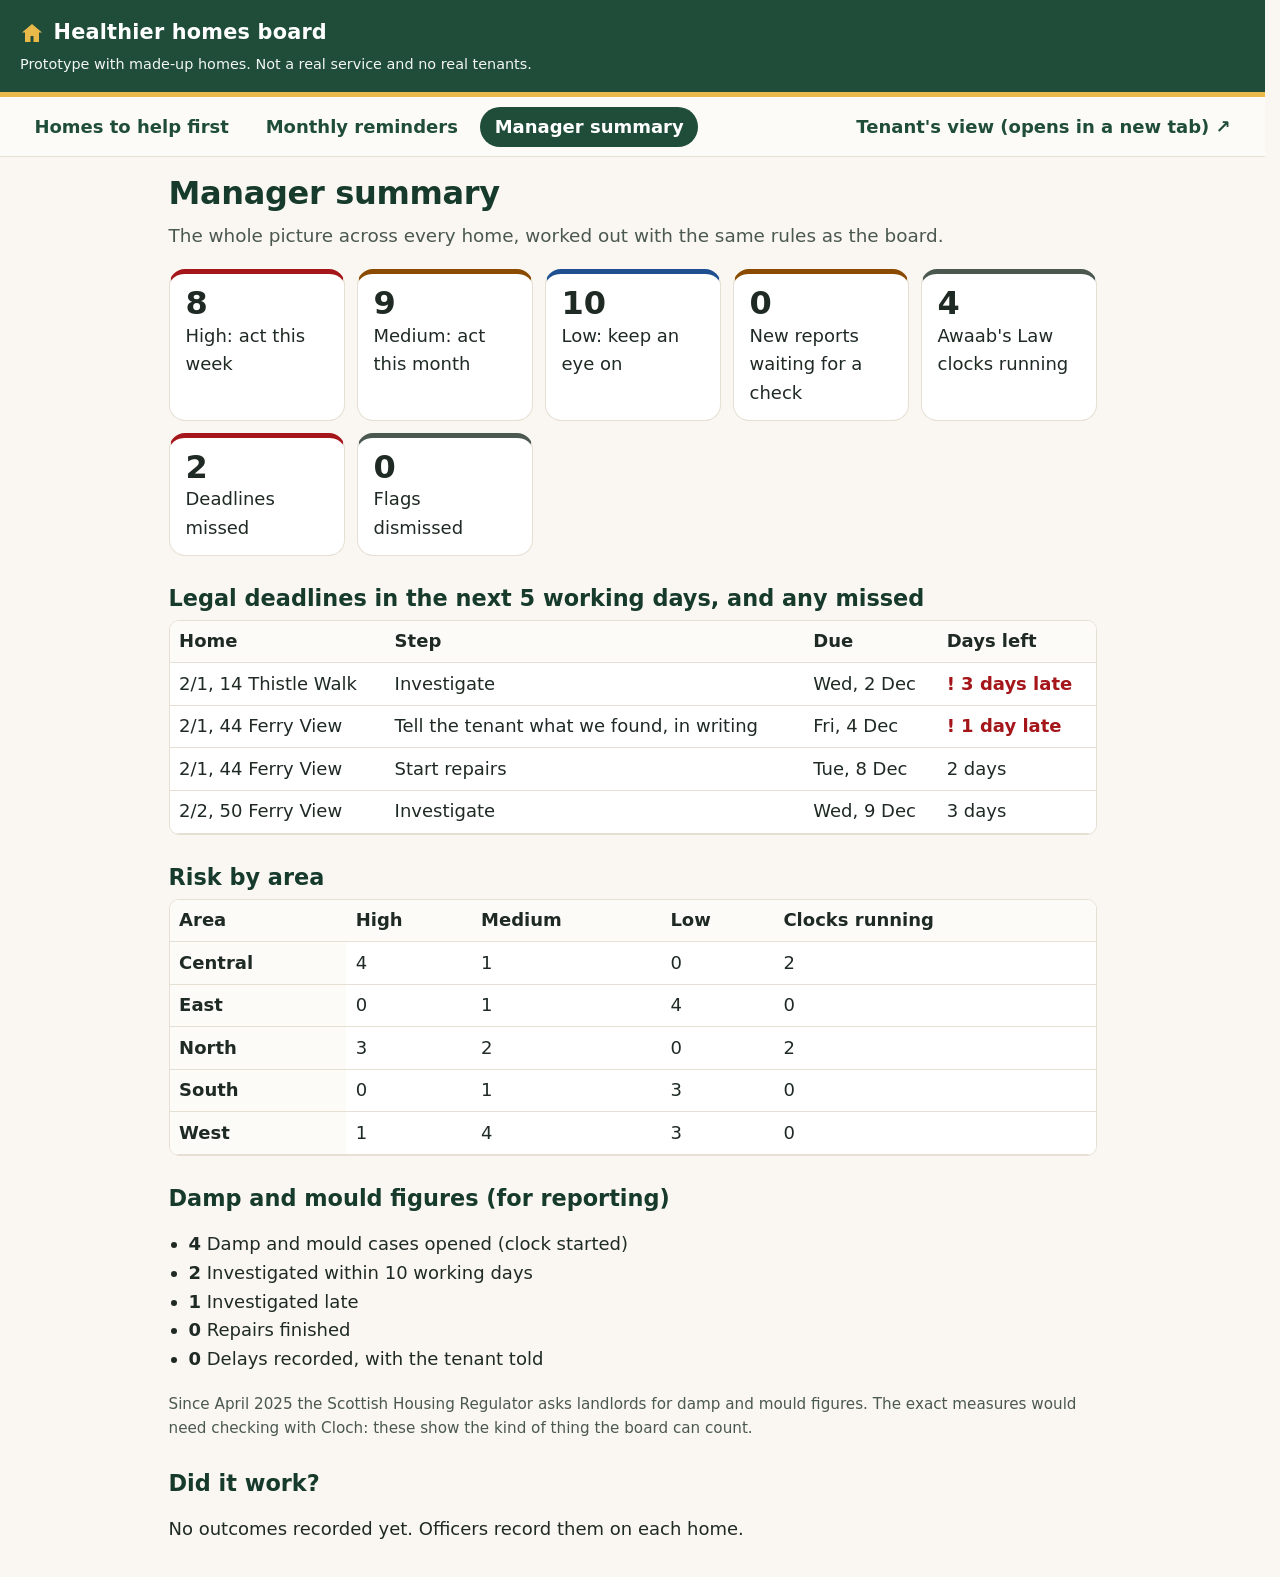
==== src/manager.html @ 75dfd476 "Summary letter, manager summary, outcomes, filters, and 'what we use' for tenants - C1: when the inv" ====
<!doctype html>
<html lang="en-GB">
<head>
  <meta charset="utf-8">
  <meta name="viewport" content="width=device-width, initial-scale=1">
  <title>Manager summary (prototype)</title>
  <link rel="stylesheet" href="styles.css">
  <link rel="stylesheet" href="reminders.css">
  <link rel="stylesheet" href="theme.css">
</head>
<body>
  <a class="skip-link" href="#main">Skip to the summary</a>

  <header class="site-header">
    <p class="service-name" id="service-name">Healthier homes board</p>
    <p class="banner" id="banner">Prototype with made-up homes. Not a real service and no real tenants.</p>
  </header>

  <nav class="page-nav" aria-label="Pages">
    <a href="index.html">Homes to help first</a>
    <a href="reminders.html">Monthly reminders</a>
    <a href="manager.html" aria-current="page">Manager summary</a>
    <a href="tenant.html" target="_blank" class="nav-external">Tenant's view (opens in a new tab)</a>
  </nav>

  <main id="main" class="manager"></main>

  <script src="data/homes.js"></script>
  <script src="data/awaab-cases.js"></script>
  <script src="data/bank-holidays.js"></script>
  <script src="clock.js"></script>
  <script src="content.js"></script>
  <script src="risk.js"></script>
  <script src="manager.js"></script>
</body>
</html>
---- src/styles.css ----
/* The look. Change colours and fonts here. */
:root {
  --font: system-ui, -apple-system, "Segoe UI", Roboto, Arial, sans-serif;
  --text: #1b1f24;
  --text-muted: #4a5260;
  --background: #f5f6f4;
  --surface: #ffffff;
  --border: #c8ccd2;
  --brand: #1f5f5b;
  --brand-text: #ffffff;
  --focus: #ffbf47;
  --high: #a4161a;
  --high-bg: #fbe9e9;
  --medium: #8a4b00;
  --medium-bg: #fff3dc;
  --low: #1d4f91;
  --low-bg: #e8f0fb;
  --none: #4a5260;
  --none-bg: #eef0f2;
  --good: #1e6b33;
  --good-bg: #e6f4ea;
  --radius: 6px;
}

* { box-sizing: border-box; }

body {
  margin: 0;
  font-family: var(--font);
  font-size: 1rem;
  line-height: 1.5;
  color: var(--text);
  background: var(--background);
}

h1, h2, h3 { line-height: 1.25; margin: 0 0 0.5rem; }
h1 { font-size: 1.6rem; }
h2 { font-size: 1.3rem; }
h3 { font-size: 1.05rem; margin-top: 1.25rem; }

:focus-visible {
  outline: 3px solid var(--focus);
  outline-offset: 2px;
  box-shadow: 0 0 0 5px var(--text);
}

.skip-link {
  position: absolute;
  left: -9999px;
}
.skip-link:focus {
  left: 1rem;
  top: 1rem;
  background: var(--focus);
  color: var(--text);
  padding: 0.5rem 1rem;
  z-index: 10;
}

.site-header {
  background: var(--brand);
  color: var(--brand-text);
  padding: 0.75rem 1rem;
}
.service-name { margin: 0; font-weight: 700; font-size: 1.15rem; }
.banner { margin: 0.25rem 0 0; font-size: 0.9rem; }

.layout {
  display: grid;
  gap: 1rem;
  padding: 1rem;
  max-width: 1200px;
  margin: 0 auto;
}
/* Stop long content (like a wide dropdown) stretching the page on a phone. */
.layout > * { min-width: 0; }
select { max-width: 100%; text-overflow: ellipsis; }

@media (min-width: 900px) {
  .layout { grid-template-columns: minmax(0, 1fr) minmax(0, 1fr); align-items: start; }
  .detail-panel { position: sticky; top: 1rem; max-height: calc(100vh - 2rem); overflow-y: auto; }
}

.intro { color: var(--text-muted); margin-top: 0; }

.filters {
  display: flex;
  flex-wrap: wrap;
  gap: 0.75rem;
  margin: 1rem 0 0.5rem;
}
.field { display: flex; flex-direction: column; gap: 0.25rem; flex: 1 1 12rem; }
label, legend { font-weight: 600; }

select, input[type="search"], textarea {
  font: inherit;
  padding: 0.5rem;
  border: 2px solid var(--text-muted);
  border-radius: var(--radius);
  background: var(--surface);
  color: var(--text);
  width: 100%;
}

.summary { font-size: 0.95rem; color: var(--text-muted); }

.home-list { list-style: none; margin: 0; padding: 0; display: grid; gap: 0.5rem; }

.home-card {
  display: block;
  width: 100%;
  text-align: left;
  font: inherit;
  color: inherit;
  background: var(--surface);
  border: 1px solid var(--border);
  border-left: 6px solid var(--none);
  border-radius: var(--radius);
  padding: 0.75rem;
  cursor: pointer;
}
.home-card:hover { border-color: var(--text-muted); }
.home-card[aria-current="true"] { box-shadow: 0 0 0 2px var(--brand); }
.home-card.level-high { border-left-color: var(--high); }
.home-card.level-medium { border-left-color: var(--medium); }
.home-card.level-low { border-left-color: var(--low); }
.home-card.is-dismissed { opacity: 0.8; border-left-style: dashed; }

.card-top { display: flex; justify-content: space-between; gap: 0.5rem; flex-wrap: wrap; align-items: baseline; }
.card-address { font-weight: 700; }
.card-ref { color: var(--text-muted); font-size: 0.9rem; }
.card-reasons { margin: 0.35rem 0 0; font-size: 0.95rem; color: var(--text-muted); }

.badge {
  display: inline-block;
  font-weight: 700;
  font-size: 0.9rem;
  padding: 0.1rem 0.5rem;
  border-radius: 999px;
  white-space: nowrap;
}
.badge.level-high { color: var(--high); background: var(--high-bg); }
.badge.level-medium { color: var(--medium); background: var(--medium-bg); }
.badge.level-low { color: var(--low); background: var(--low-bg); }
.badge.level-none { color: var(--none); background: var(--none-bg); }
.badge.status { color: var(--good); background: var(--good-bg); margin-left: 0.25rem; }
.badge.reply { color: var(--medium); background: var(--medium-bg); margin-left: 0.25rem; }

.detail-panel {
  background: var(--surface);
  border: 1px solid var(--border);
  border-radius: var(--radius);
  padding: 1rem;
}
.detail-panel h2:focus { outline: none; }
.detail-panel h2:focus-visible { outline: 3px solid var(--focus); }

.reasons { padding-left: 1.25rem; margin: 0.25rem 0; }
.facts { display: grid; grid-template-columns: max-content 1fr; gap: 0.25rem 1rem; margin: 0; }
.facts dt { font-weight: 600; }
.facts dd { margin: 0; }
.note { color: var(--text-muted); font-size: 0.95rem; }

fieldset { border: 0; padding: 0; margin: 0.5rem 0; }
.radio { display: flex; gap: 0.5rem; align-items: flex-start; margin: 0.35rem 0; font-weight: 400; }
.radio input, .check input { width: 1.25rem; height: 1.25rem; margin-top: 0.15rem; flex: none; }
.radio small { display: block; color: var(--text-muted); }
.check { display: flex; gap: 0.5rem; align-items: flex-start; margin: 0.75rem 0; font-weight: 400; }

.button {
  font: inherit;
  font-weight: 700;
  padding: 0.6rem 1rem;
  border-radius: var(--radius);
  border: 2px solid var(--brand);
  background: var(--brand);
  color: var(--brand-text);
  cursor: pointer;
}
.button.secondary { background: var(--surface); color: var(--brand); }

.error { color: var(--high); font-weight: 600; margin: 0.25rem 0; }
.success {
  background: var(--good-bg);
  color: var(--good);
  border-left: 4px solid var(--good);
  padding: 0.5rem 0.75rem;
  margin: 0.75rem 0;
}

details { margin: 0.75rem 0; }
summary { cursor: pointer; color: var(--brand); font-weight: 600; }
.letter {
  border: 1px dashed var(--text-muted);
  padding: 0.75rem;
  margin-top: 0.5rem;
  background: var(--background);
}
.letter ul { list-style: none; padding: 0; }
/* The empty box is decoration: the "/ ''" stops screen readers reading out "ballot box". */
.letter li::before { content: "☐ "; content: "☐ " / ""; }
.letter.reply-received li::before { content: "☑ "; }

.history { padding-left: 1.25rem; }

/* The Awaab's Law clock */
.card-clock { display: block; margin-top: 0.35rem; }
.badge.awaab { color: var(--brand); background: #e3f1ef; white-space: normal; border-radius: var(--radius); }
.badge.awaab.is-late { color: var(--high); background: var(--high-bg); }
.clock {
  border: 2px solid var(--brand);
  border-radius: var(--radius);
  padding: 0.75rem;
  margin: 0.75rem 0;
}
.clock h3 { margin-top: 0; }
.clock-steps { padding-left: 1.25rem; margin: 0.5rem 0; }
.clock-steps li { margin-bottom: 0.5rem; }
.clock-done { color: var(--good); font-weight: 600; }
.clock-due { font-weight: 600; }
.clock-late { color: var(--high); font-weight: 700; }
.delay { border-top: 1px solid var(--border); padding-top: 0.5rem; }
.delay .field { margin-bottom: 0.75rem; }
input[type="date"] {
  font: inherit;
  padding: 0.5rem;
  border: 2px solid var(--text-muted);
  border-radius: var(--radius);
  background: var(--surface);
  color: var(--text);
}
.warning {
  background: var(--high-bg);
  color: var(--high);
  border-left: 4px solid var(--high);
  padding: 0.5rem 0.75rem;
}
.divider { border: 0; border-top: 1px solid var(--border); margin: 1.25rem 0; }

/* The tenant's page */
.tenant-page { max-width: 40rem; margin: 0 auto; padding: 1rem; }
.tenant-page .field { margin: 1.25rem 0; }
.tenant-page fieldset { margin: 1.25rem 0; }
.tenant-page .note { margin: 0; }
input[type="text"] {
  font: inherit;
  padding: 0.5rem;
  border: 2px solid var(--text-muted);
  border-radius: var(--radius);
  background: var(--surface);
  color: var(--text);
}
input.short { max-width: 10rem; }
.error-summary {
  border: 4px solid var(--high);
  padding: 0.75rem 1rem;
  margin: 1rem 0;
  background: var(--surface);
}
.error-summary h2 { color: var(--high); }
.error-summary a { color: var(--high); font-weight: 600; }
.header-link { margin: 0.25rem 0 0; font-size: 0.9rem; }
.header-link a { color: var(--brand-text); }
.tenant-note { margin: 0.25rem 0; }
.tenant-nav { display: flex; flex-wrap: wrap; gap: 0.25rem 1.25rem; margin-bottom: 1rem; }
.tenant-nav a { color: var(--brand); font-weight: 600; padding: 0.25rem 0; }
.tenant-nav a[aria-current="page"] { color: var(--text); text-decoration: none; border-bottom: 3px solid var(--brand); }
.conditional { border-left: 4px solid var(--border); padding-left: 1rem; margin: 0.5rem 0 1rem; }
.check.consent { background: var(--background); padding: 0.5rem; border-radius: var(--radius); }
#check-result:focus { outline: none; }
/* The manager summary */
.manager { max-width: 960px; margin: 0 auto; padding: 1rem; }
.manager section { margin-top: 1.75rem; }
.tiles { list-style: none; padding: 0; margin: 1rem 0; display: grid; gap: 0.75rem; grid-template-columns: repeat(auto-fill, minmax(10rem, 1fr)); }
.tile { background: var(--surface); border: 1px solid var(--border); border-radius: var(--radius); padding: 0.75rem 1rem; border-top: 5px solid var(--none); }
.tile-n { display: block; font-size: 2rem; font-weight: 700; line-height: 1.1; }
.tile.tone-high { border-top-color: var(--high); }
.tile.tone-medium, .tile.tone-check { border-top-color: var(--medium); }
.tile.tone-low { border-top-color: var(--low); }
.figures { padding-left: 1.25rem; }
.summary-letter textarea { font-family: inherit; line-height: 1.5; }
.know { margin-top: 1.5rem; }
.outcome { margin-top: 1rem; }

img.photo { display: block; max-width: 100%; max-height: 20rem; margin: 0.5rem 0; border-radius: var(--radius); }
input[type="file"] { font: inherit; max-width: 100%; }
---- src/reminders.css ----
/* The monthly reminders page, and the page links shared with the board. */
.page-nav {
  display: flex;
  flex-wrap: wrap;
  gap: 0.25rem 1.25rem;
  padding: 0.5rem 1rem;
  background: var(--surface);
  border-bottom: 1px solid var(--border);
}
.page-nav a { color: var(--brand); font-weight: 600; padding: 0.25rem 0; }
.page-nav a[aria-current="page"] { color: var(--text); text-decoration: none; border-bottom: 3px solid var(--brand); }

.reminders { max-width: 960px; margin: 0 auto; padding: 1rem; }
.reminders section { margin-top: 1.5rem; }
.field.narrow { max-width: 20rem; }
.next-send { font-weight: 700; font-size: 1.1rem; }
.counts { padding-left: 1.25rem; }

.table-wrap { overflow-x: auto; margin-top: 0.5rem; }
table { border-collapse: collapse; width: 100%; background: var(--surface); }
th, td { text-align: left; padding: 0.4rem 0.6rem; border-bottom: 1px solid var(--border); vertical-align: top; }
.channel { font-weight: 600; }
.channel-none { color: var(--text-muted); }

.previews { display: grid; gap: 1rem; }
@media (min-width: 760px) { .previews { grid-template-columns: 1fr 1fr; } }
.preview h3 { margin-top: 0; }
.email {
  background: var(--surface);
  border: 1px solid var(--border);
  border-radius: var(--radius);
  padding: 0.75rem 1rem;
}
.email-subject { border-bottom: 1px solid var(--border); padding-bottom: 0.5rem; }
.email-button {
  display: inline-block;
  background: var(--brand);
  color: var(--brand-text);
  font-weight: 700;
  padding: 0.5rem 1rem;
  border-radius: var(--radius);
  text-decoration: none;
}

.visually-hidden {
  position: absolute;
  width: 1px;
  height: 1px;
  overflow: hidden;
  clip: rect(0 0 0 0);
  white-space: nowrap;
}
---- src/theme.css ----
/* The look and feel: warm and friendly. Loads after styles.css on every page.
   Change the colours, corners and type here. Every text colour meets at least 4.5:1 contrast
   on its background; borders on form fields meet at least 3:1. Remove this file's <link> to undo. */
:root {
  --font: ui-rounded, "SF Pro Rounded", "Segoe UI", system-ui, -apple-system, Roboto, Arial, sans-serif;
  --text: #1f2a24;
  --text-muted: #4b5850;
  --background: #faf7f2;
  --surface: #ffffff;
  --surface-warm: #fdfbf7;
  --border: #e6dfd3;
  --control-border: #6b766f;
  --brand: #1f4d3a;
  --brand-dark: #163a2b;
  --brand-tint: #eaf3ee;
  --brand-text: #ffffff;
  --accent: #e9b949;
  --focus: #ffbf47;
  --high: #a4161a;
  --high-bg: #fdecea;
  --medium: #8a4b00;
  --medium-bg: #fff1d6;
  --low: #1d4f91;
  --low-bg: #e8f0fb;
  --none: #4b5850;
  --none-bg: #f0ede7;
  --good: #1e6b33;
  --good-bg: #e6f4ea;
  --radius: 16px;
  --radius-small: 10px;
  --shadow: 0 1px 2px rgba(70, 50, 20, 0.06), 0 4px 14px rgba(70, 50, 20, 0.07);
  --shadow-raised: 0 2px 4px rgba(70, 50, 20, 0.08), 0 10px 24px rgba(70, 50, 20, 0.1);
}

/* Keep room for the scrollbar on every page, so switching pages doesn't shift things sideways. */
html { scrollbar-gutter: stable; }

/* ---------- Type ---------- */
body { font-size: 1.125rem; line-height: 1.6; }
h1 { font-size: 2rem; letter-spacing: -0.01em; color: var(--brand-dark); }
h2 { font-size: 1.4rem; color: var(--brand-dark); }
h3 { font-size: 1.15rem; }
a { color: var(--brand); text-underline-offset: 0.15em; text-decoration-thickness: 1px; }
a:hover { text-decoration-thickness: 3px; }
.intro { font-size: 1.15rem; }

/* Readable line length on big screens: about 70 characters at most. */
.intro, .reminders > p, .reminders section > p, .tests > p { max-width: 70ch; }

/* Links that stand on their own (like "Back to the board" and the error summary's links)
   get a taller tap area: at least 24 pixels, so they're easy to hit on a phone. */
main p > a:only-child, .error-summary a, .back-link {
  display: inline-block;
  padding-top: 0.3rem;
  padding-bottom: 0.3rem;
}

/* ---------- Header and page links ---------- */
.site-header {
  padding: 1rem 1.25rem;
  border-bottom: 5px solid var(--accent);
}
.service-name {
  display: flex;
  align-items: center;
  gap: 0.6rem;
  font-size: 1.3rem;
  letter-spacing: 0.01em;
}
/* A small house, drawn in CSS, so it's decoration only. */
.service-name::before {
  content: "";
  flex: none;
  width: 1.5rem;
  height: 1.5rem;
  background: var(--accent);
  -webkit-mask: url("data:image/svg+xml,%3Csvg xmlns='http://www.w3.org/2000/svg' viewBox='0 0 24 24'%3E%3Cpath d='M12 3 2 11.5h3V21h5.5v-6h3v6H19v-9.5h3z'/%3E%3C/svg%3E") center / contain no-repeat;
  mask: url("data:image/svg+xml,%3Csvg xmlns='http://www.w3.org/2000/svg' viewBox='0 0 24 24'%3E%3Cpath d='M12 3 2 11.5h3V21h5.5v-6h3v6H19v-9.5h3z'/%3E%3C/svg%3E") center / contain no-repeat;
}
.banner { opacity: 0.95; }
.header-link a { color: var(--brand-text); font-weight: 600; }

.page-nav {
  gap: 0.5rem;
  padding: 0.6rem 1.25rem;
  background: var(--surface-warm);
  border-bottom: 1px solid var(--border);
}
.page-nav a {
  padding: 0.35rem 0.9rem;
  border-radius: 999px;
  text-decoration: none;
  color: var(--brand);
}
.page-nav a:hover { background: var(--brand-tint); }
/* The link to the tenant's view sits at the end, marked as opening a new tab. */
.page-nav .nav-external { margin-left: auto; }
.page-nav .nav-external::after { content: "\00a0↗"; content: "\00a0↗" / ""; }
.page-nav a[aria-current="page"] {
  background: var(--brand);
  color: var(--brand-text);
  border-bottom: 0;
}

/* ---------- Layout ---------- */
.layout { gap: 1.5rem; padding: 1.5rem 1.25rem; }
@media (min-width: 900px) {
  .detail-panel { top: 1.25rem; max-height: calc(100vh - 2.5rem); }
}

/* ---------- Form fields ---------- */
select, input[type="search"], input[type="text"], input[type="date"], textarea {
  padding: 0.6rem 0.75rem;
  border: 2px solid var(--control-border);
  border-radius: var(--radius-small);
  background: var(--surface);
}
select:hover, input[type="search"]:hover, input[type="text"]:hover, input[type="date"]:hover, textarea:hover {
  border-color: var(--brand);
}
/* Dropdowns: the same height as the other fields, room for the text, and a clear arrow. */
select, input[type="search"], input[type="text"], input[type="date"] { min-height: 3rem; line-height: 1.4; }
select {
  -webkit-appearance: none;
  appearance: none;
  padding: 0.6rem 2.75rem 0.6rem 0.85rem;
  background-image: url("data:image/svg+xml,%3Csvg xmlns='http://www.w3.org/2000/svg' viewBox='0 0 16 16'%3E%3Cpath d='M3 6l5 5 5-5' fill='none' stroke='%231f4d3a' stroke-width='2.2' stroke-linecap='round' stroke-linejoin='round'/%3E%3C/svg%3E");
  background-repeat: no-repeat;
  background-position: right 0.85rem center;
  background-size: 1rem;
  cursor: pointer;
}
input[type="checkbox"], input[type="radio"] { accent-color: var(--brand); }
.radio input, .check input { width: 1.4rem; height: 1.4rem; }
.radio, .check { padding: 0.15rem 0; }
label, legend { color: var(--text); }

/* ---------- The list of homes ---------- */
.summary {
  background: var(--surface);
  border-radius: var(--radius-small);
  padding: 0.5rem 0.85rem;
  box-shadow: var(--shadow);
}
.home-list { gap: 0.75rem; }
.home-card {
  border: 1px solid var(--border);
  border-radius: var(--radius);
  padding: 1rem 1rem 1rem 1.4rem;
  box-shadow: var(--shadow), inset 6px 0 0 var(--none);
  transition: box-shadow 0.15s ease, transform 0.15s ease;
}
/* The coloured stripe is a backup: every card also says its risk in words. */
.home-card.level-high { box-shadow: var(--shadow), inset 6px 0 0 var(--high); }
.home-card.level-medium { box-shadow: var(--shadow), inset 6px 0 0 var(--medium); }
.home-card.level-low { box-shadow: var(--shadow), inset 6px 0 0 var(--low); }
.home-card:hover { border-color: var(--border); transform: translateY(-1px); }
.home-card.level-high:hover { box-shadow: var(--shadow-raised), inset 6px 0 0 var(--high); }
.home-card.level-medium:hover { box-shadow: var(--shadow-raised), inset 6px 0 0 var(--medium); }
.home-card.level-low:hover { box-shadow: var(--shadow-raised), inset 6px 0 0 var(--low); }
.home-card.level-none:hover { box-shadow: var(--shadow-raised), inset 6px 0 0 var(--none); }
/* A new report waiting for a check: amber, with "New report: check today" in words. */
.badge.level-check { color: var(--medium); background: var(--medium-bg); }
.home-card.level-check { box-shadow: var(--shadow), inset 6px 0 0 var(--medium); }
.home-card.level-check:hover { box-shadow: var(--shadow-raised), inset 6px 0 0 var(--medium); }
.home-card.level-check:focus-visible { box-shadow: 0 0 0 7px var(--text), inset 6px 0 0 var(--medium); }
.home-card[aria-current="true"] { outline: 3px solid var(--brand); outline-offset: 2px; }
/* Focus: yellow ring with a dark halo, so it stands out on white and cream (the card shadows
   would otherwise hide the halo from styles.css). */
.home-card:focus-visible { outline: 3px solid var(--focus); outline-offset: 2px; }
.home-card.level-high:focus-visible { box-shadow: 0 0 0 7px var(--text), inset 6px 0 0 var(--high); }
.home-card.level-medium:focus-visible { box-shadow: 0 0 0 7px var(--text), inset 6px 0 0 var(--medium); }
.home-card.level-low:focus-visible { box-shadow: 0 0 0 7px var(--text), inset 6px 0 0 var(--low); }
.home-card.level-none:focus-visible { box-shadow: 0 0 0 7px var(--text), inset 6px 0 0 var(--none); }
.home-card.is-dismissed { opacity: 0.85; border-style: dashed; }
.card-address { font-size: 1.1rem; color: var(--brand-dark); }
.card-clock { margin-top: 0.5rem; }
.card-reasons { display: block; margin-top: 0.5rem; }

/* ---------- Badges ---------- */
.badge {
  font-size: 0.875rem;
  padding: 0.2rem 0.7rem;
  letter-spacing: 0.01em;
}
.badge.awaab { background: var(--brand-tint); border-radius: var(--radius-small); }

/* ---------- Panels ---------- */
.detail-panel {
  border: 1px solid var(--border);
  border-radius: var(--radius);
  padding: 1.5rem;
  box-shadow: var(--shadow);
}
.detail-panel h2 { font-size: 1.6rem; }
.back-link { font-size: 1rem; }
.divider { border-top-color: var(--border); margin: 1.5rem 0; }
.facts { gap: 0.35rem 1.25rem; }

.clock {
  border: 2px solid var(--brand);
  border-radius: var(--radius);
  background: linear-gradient(var(--brand-tint), var(--surface) 4rem);
  padding: 1rem 1.25rem;
}
.clock-steps li { margin-bottom: 0.75rem; }

/* ---------- Buttons ---------- */
.button {
  border-radius: 999px;
  padding: 0.7rem 1.5rem;
  box-shadow: 0 2px 0 var(--brand-dark);
  transition: background-color 0.15s ease, transform 0.1s ease;
}
.button:hover { background: var(--brand-dark); border-color: var(--brand-dark); }
.button:active { transform: translateY(1px); box-shadow: none; }
.button.secondary { box-shadow: none; }
.button:focus-visible, .button.secondary:focus-visible { box-shadow: 0 0 0 5px var(--text); }
.button.secondary:hover { background: var(--brand-tint); color: var(--brand-dark); }

/* ---------- Messages ---------- */
.success, .warning {
  border-radius: var(--radius-small);
  border-left-width: 6px;
  padding: 0.75rem 1rem;
}
.error-summary { border-radius: var(--radius-small); }

/* ---------- Letters, emails and details ---------- */
summary { padding: 0.25rem 0; }
.letter {
  background: var(--surface-warm);
  border: 2px dashed var(--control-border);
  border-radius: var(--radius-small);
  padding: 1rem 1.25rem;
}
.email { border-radius: var(--radius); box-shadow: var(--shadow); }
.email-button { border-radius: 999px; padding: 0.6rem 1.3rem; }

/* ---------- Monthly reminders ---------- */
.reminders { padding: 1.5rem 1.25rem; }
.reminders section {
  background: var(--surface);
  border: 1px solid var(--border);
  border-radius: var(--radius);
  padding: 1.25rem 1.5rem;
  box-shadow: var(--shadow);
}
.next-send {
  display: inline-block;
  background: var(--brand-tint);
  color: var(--brand-dark);
  border-radius: var(--radius-small);
  padding: 0.5rem 0.9rem;
}
.table-wrap { border: 1px solid var(--border); border-radius: var(--radius-small); }
th { background: var(--surface-warm); }

/* ---------- The tenant's page ---------- */
.tenant-page { padding: 1.5rem 1.25rem; }
@media (min-width: 700px) {
  .tenant-page {
    margin-top: 1.5rem;
    margin-bottom: 1.5rem;
    background: var(--surface);
    border: 1px solid var(--border);
    border-radius: var(--radius);
    box-shadow: var(--shadow);
    padding: 2rem 2.25rem;
  }
}
.conditional { border-left-color: var(--accent); border-left-width: 5px; }
/* The optional questions on the tenant form: a clear box that opens when tapped. */
details.more {
  margin: 1.5rem 0;
  border: 2px solid var(--border);
  border-radius: var(--radius);
  background: var(--surface-warm);
}
/* The spacing sits on the box itself, so nothing inside touches its edges. */
details.more { padding: 0 1.5rem; }
details.more[open] { padding-bottom: 1.5rem; }
details.more > summary {
  margin: 0 -1.5rem;
  padding: 1rem 1.5rem;
  font-size: 1.1rem;
  line-height: 1.4;
  border-radius: var(--radius);
}
details.more > summary:hover { background: var(--brand-tint); }
details.more[open] > summary { border-bottom: 1px solid var(--border); border-radius: var(--radius) var(--radius) 0 0; }
details.more > p.note { margin: 1rem 0 0; }
/* Each question gets its own space, with a soft line between them. */
.tenant-page details.more > .field,
.tenant-page details.more > fieldset {
  margin: 0;
  padding: 1.5rem 0 0;
}
.tenant-page details.more > .field + .field,
.tenant-page details.more > .field + fieldset,
.tenant-page details.more > fieldset + fieldset,
.tenant-page details.more > fieldset + .field {
  margin-top: 1.5rem;
  border-top: 1px solid var(--border);
}
/* Browsers draw a question group's heading on its top border; floating it keeps the line above it. */
.tenant-page details.more legend { float: left; width: 100%; padding: 0; margin-bottom: 0.25rem; }
.tenant-page details.more legend + * { clear: both; }
.tenant-page details.more .note { margin-bottom: 0.5rem; }
.tenant-page details.more .check.consent { margin-top: 1rem; }

/* The photo button matches the other buttons instead of the browser's plain one. */
input[type="file"] { font: inherit; max-width: 100%; }
input[type="file"]::file-selector-button {
  font: inherit;
  font-weight: 700;
  margin-right: 0.85rem;
  padding: 0.55rem 1.2rem;
  border: 2px solid var(--brand);
  border-radius: 999px;
  background: var(--surface);
  color: var(--brand);
  cursor: pointer;
}
input[type="file"]::file-selector-button:hover { background: var(--brand-tint); }
.check.consent { background: var(--brand-tint); border-radius: var(--radius-small); padding: 0.75rem; }
.tenant-nav a { text-decoration: none; padding: 0.35rem 0.9rem; border-radius: 999px; }
.tenant-nav a:hover { background: var(--brand-tint); }
.tenant-nav a[aria-current="page"] { background: var(--brand); color: var(--brand-text); border-bottom: 0; }

/* ---------- The test page ---------- */
.tests .checks li { border-radius: var(--radius-small); box-shadow: var(--shadow); }
.result-summary { border-radius: var(--radius-small); }

/* ---------- Wide screens: use the space, keep lines readable ---------- */
/* Each page's content width. The header and page links line up with it. */
:root { --page-max: 90rem; }
body:has(.reminders) { --page-max: 90rem; }
body:has(.tenant-page) { --page-max: 66rem; }
body:has(.tests) { --page-max: 50rem; }

.site-header, .page-nav {
  padding-left: max(1.25rem, calc((100% - var(--page-max)) / 2 + 1.25rem));
  padding-right: max(1.25rem, calc((100% - var(--page-max)) / 2 + 1.25rem));
}

/* The board: wider, with a slightly wider panel for the selected home. */
.layout { max-width: var(--page-max); }
@media (min-width: 900px) {
  .layout { grid-template-columns: minmax(0, 5fr) minmax(0, 6fr); }
}

/* Monthly reminders: the two short sections side by side, the rest full width. */
.reminders { max-width: var(--page-max); }
@media (min-width: 1000px) {
  .reminders {
    display: grid;
    grid-template-columns: 1fr 1fr;
    column-gap: 1.5rem;
    align-items: start;
  }
  .reminders > :not(section),
  .reminders > section:nth-of-type(n+3) { grid-column: 1 / -1; }
  .reminders > section:nth-of-type(-n+2) { align-self: stretch; }
}

/* The tenant's page: on wide screens the page links become a menu down the left,
   and the form sits beside it at a comfortable reading width. Reading order is unchanged. */
@media (min-width: 1000px) {
  .tenant-page {
    max-width: var(--page-max);
    display: grid;
    grid-template-columns: 17rem minmax(0, 42rem);
    column-gap: 3.5rem;
    justify-content: center;
    align-items: start;
  }
  .tenant-page > * { grid-column: 2; }
  .tenant-page > .tenant-nav {
    grid-column: 1;
    grid-row: 1 / span 40;
    position: sticky;
    top: 1.5rem;
    flex-direction: column;
    gap: 0.6rem;
    margin: 0.4rem 0 0;
    padding: 1rem;
    background: var(--brand-tint);
    border-radius: var(--radius);
  }
  /* Each link is its own roomy row: white, full width, with an arrow. */
  .tenant-page > .tenant-nav a {
    display: flex;
    justify-content: space-between;
    align-items: center;
    gap: 0.75rem;
    padding: 0.85rem 1rem;
    border-radius: var(--radius-small);
    background: var(--surface);
    line-height: 1.3;
    box-shadow: 0 1px 2px rgba(70, 50, 20, 0.06);
  }
  .tenant-page > .tenant-nav a::after {
    content: "›";
    content: "›" / "";
    font-size: 1.4rem;
    line-height: 1;
  }
  .tenant-page > .tenant-nav a:hover { background: var(--surface-warm); text-decoration: underline; }
  .tenant-page > .tenant-nav a[aria-current="page"] { background: var(--brand); color: var(--brand-text); }
  .tenant-page > .tenant-nav a:focus-visible { box-shadow: 0 0 0 5px var(--text); }
}

/* ---------- Motion ---------- */
@media (prefers-reduced-motion: reduce) {
  .home-card, .button { transition: none; }
  .home-card:hover, .button:active { transform: none; }
}
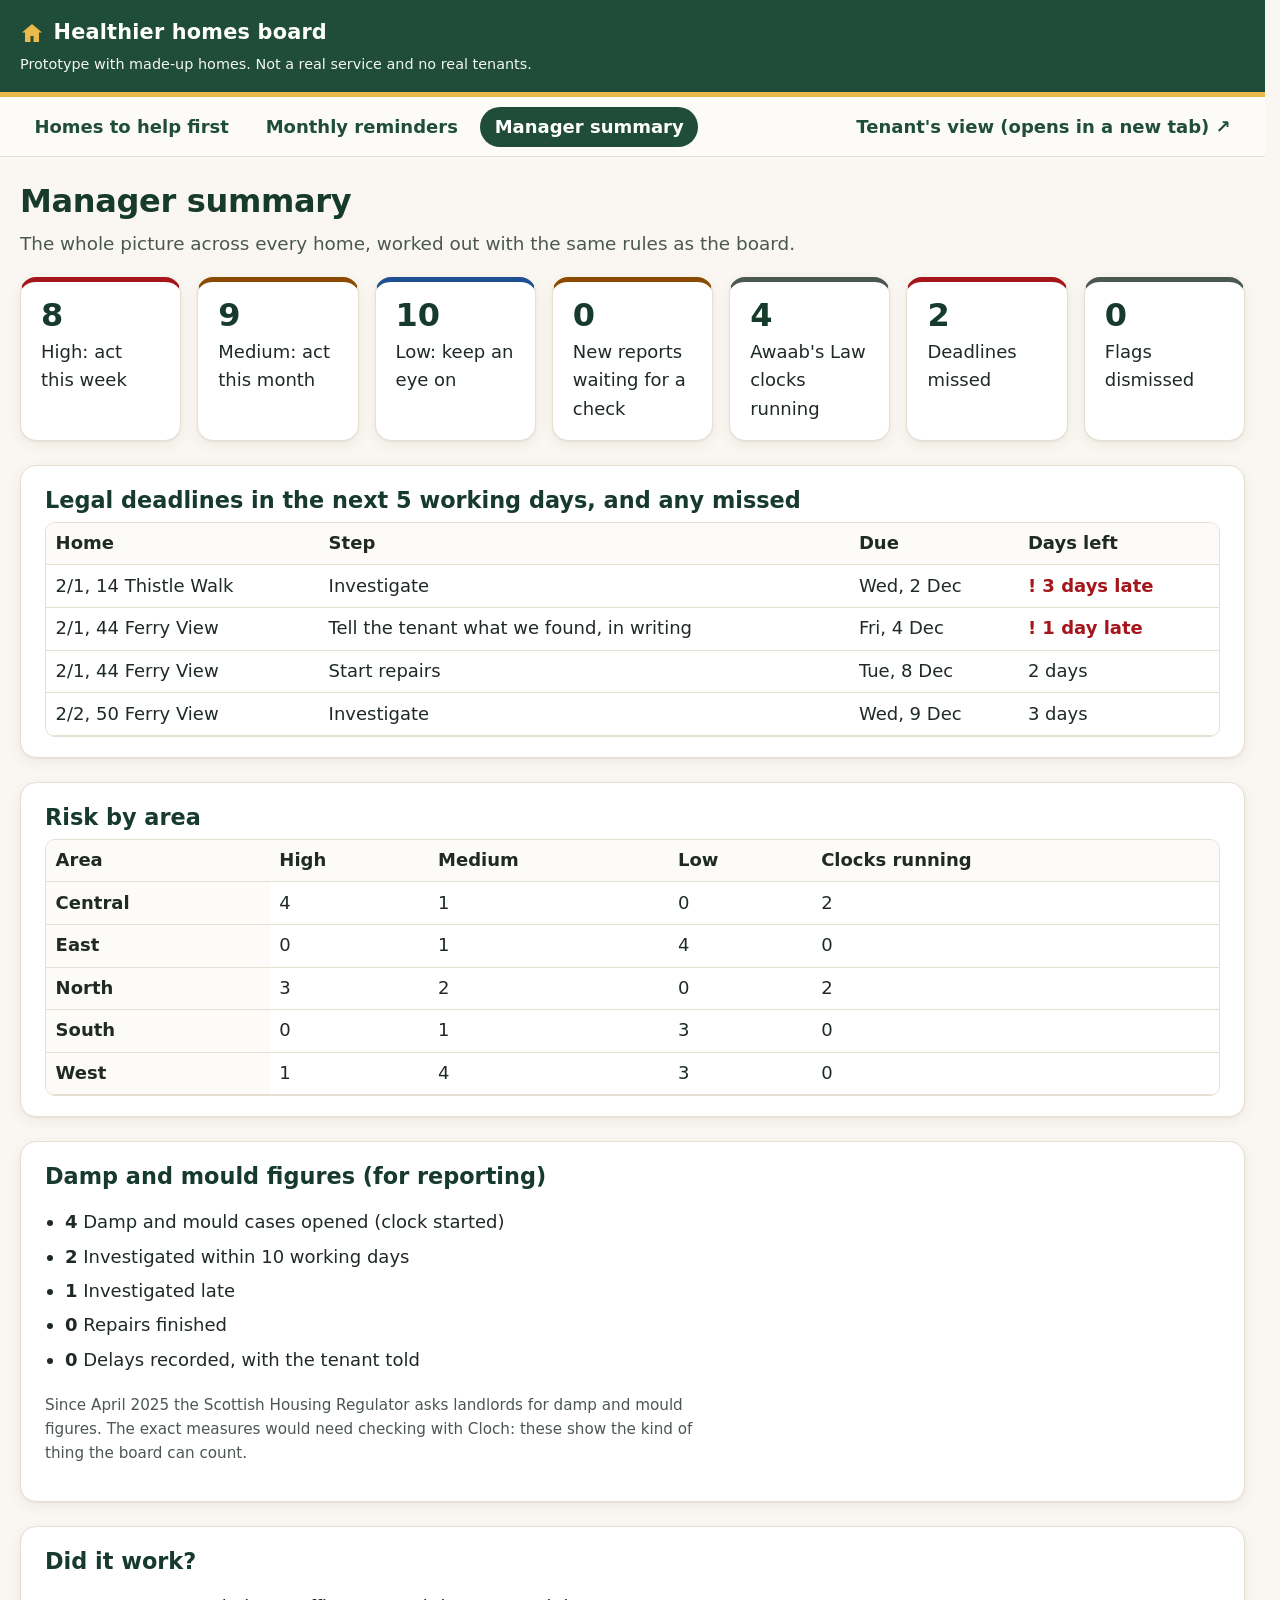
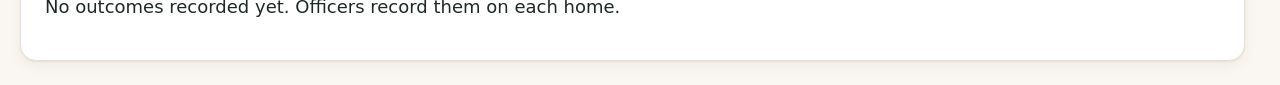
==== commit 524779ad: "Visual fixes: manager page matches the other officer pages, tidier sections, tables as cards on phon" ====
--- a/src/manager.html
+++ b/src/manager.html
@@ -32,5 +32,6 @@
   <script src="content.js"></script>
   <script src="risk.js"></script>
   <script src="manager.js"></script>
+  <script src="responsive-tables.js"></script>
 </body>
 </html>
--- a/src/theme.css
+++ b/src/theme.css
@@ -193,6 +193,14 @@
   box-shadow: var(--shadow);
 }
 .detail-panel h2 { font-size: 1.6rem; }
+/* Every section of a home's details starts with the same soft line and space, so the long
+   panel is easy to scan. (This replaces the few dividers that were there before.) */
+.detail-panel h3:not(.clock h3) {
+  margin-top: 1.75rem;
+  padding-top: 1.5rem;
+  border-top: 1px solid var(--border);
+}
+.detail-panel .divider { display: none; }
 .back-link { font-size: 1rem; }
 .divider { border-top-color: var(--border); margin: 1.5rem 0; }
 .facts { gap: 0.35rem 1.25rem; }
@@ -255,6 +263,59 @@
 }
 .table-wrap { border: 1px solid var(--border); border-radius: var(--radius-small); }
 th { background: var(--surface-warm); }
+
+/* ---------- Manager summary ---------- */
+/* Same width and edges as the other officer pages, so nothing jumps when switching tabs. */
+.manager { max-width: var(--page-max); margin: 0 auto; padding: 1.5rem 1.25rem; }
+.manager > p { max-width: 70ch; }
+.manager section {
+  background: var(--surface);
+  border: 1px solid var(--border);
+  border-radius: var(--radius);
+  padding: 1.25rem 1.5rem;
+  box-shadow: var(--shadow);
+  margin-top: 1.5rem;
+}
+.manager section h2 { margin-top: 0; }
+.manager section > p { max-width: 70ch; }
+.tiles { gap: 1rem; grid-template-columns: repeat(auto-fit, minmax(9rem, 1fr)); }
+.tile { box-shadow: var(--shadow); padding: 1rem 1.25rem; }
+.tile-n { margin-bottom: 0.25rem; color: var(--brand-dark); }
+.manager .table-wrap, .manager table { border-radius: var(--radius-small); }
+.manager th { background: var(--surface-warm); }
+.figures li { margin-bottom: 0.35rem; }
+/* Phones: more room for the tables. Less padding, slightly smaller table text, and dates and
+   "days left" kept on one line. If a table is still too wide, it scrolls sideways in its box. */
+@media (max-width: 600px) {
+  .manager { padding-left: 1rem; padding-right: 1rem; }
+  .manager section { padding: 1rem 0.85rem; }
+  .manager table { font-size: 0.95rem; }
+  .manager th, .manager td { padding: 0.4rem 0.45rem; }
+}
+/* Phones: each table row becomes a small card, with the column name beside each value.
+   The labels come from responsive-tables.js and aren't read twice by screen readers. */
+@media (max-width: 600px) {
+  table.stack-on-phone, table.stack-on-phone tbody, table.stack-on-phone tr,
+  table.stack-on-phone td, table.stack-on-phone tbody th { display: block; width: 100%; }
+  table.stack-on-phone thead { position: absolute; width: 1px; height: 1px; overflow: hidden; clip: rect(0 0 0 0); }
+  table.stack-on-phone tr { padding: 0.75rem 0.85rem; border-bottom: 1px solid var(--border); }
+  table.stack-on-phone tr:last-child { border-bottom: 0; }
+  table.stack-on-phone td, table.stack-on-phone tbody th {
+    padding: 0.2rem 0;
+    border: 0;
+    text-align: right;
+  }
+  table.stack-on-phone td::before, table.stack-on-phone tbody th::before {
+    content: attr(data-label);
+    content: attr(data-label) / "";
+    float: left;
+    margin-right: 1rem;
+    font-weight: 600;
+    text-align: left;
+    color: var(--text-muted);
+  }
+  .manager .table-wrap { overflow: visible; }
+}
 
 /* ---------- The tenant's page ---------- */
 .tenant-page { padding: 1.5rem 1.25rem; }
@@ -270,6 +331,19 @@
   }
 }
 .conditional { border-left-color: var(--accent); border-left-width: 5px; }
+/* The emergency line is the most important safety message, so it stands out. */
+.tenant-page .emergency {
+  margin: 1.5rem 0;
+  padding: 0.85rem 1rem 0.85rem 1.1rem;
+  background: var(--medium-bg);
+  border-left: 6px solid var(--medium);
+  border-radius: var(--radius-small);
+  font-weight: 600;
+}
+/* Space between the Check button and the answer, and around the links on the "what's next" page. */
+#check-result:not(:empty) { margin-top: 1.75rem; padding-top: 1.5rem; border-top: 1px solid var(--border); }
+.tenant-page main > p > a:only-child, .tenant-page > p > a:only-child { margin: 0.25rem 0; }
+.tenant-page > p { margin: 0.75rem 0; }
 /* The optional questions on the tenant form: a clear box that opens when tapped. */
 details.more {
   margin: 1.5rem 0;
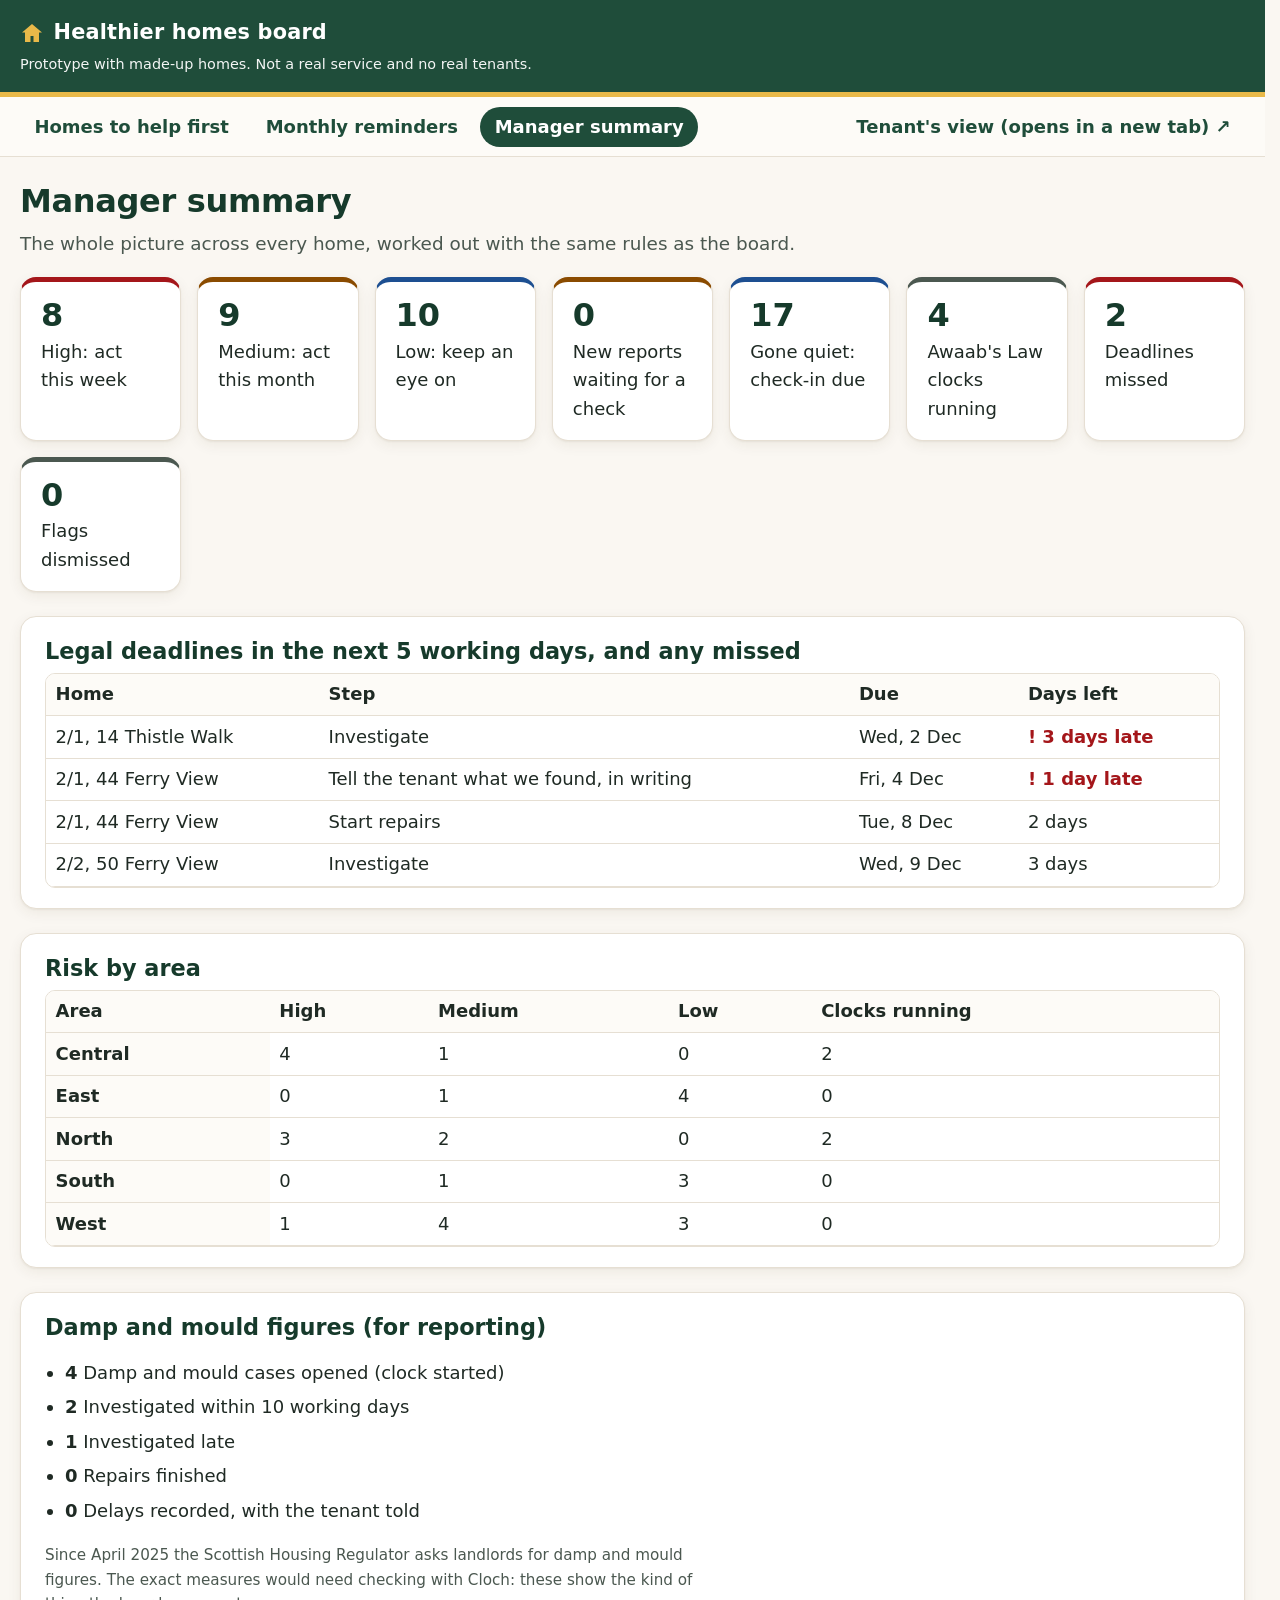
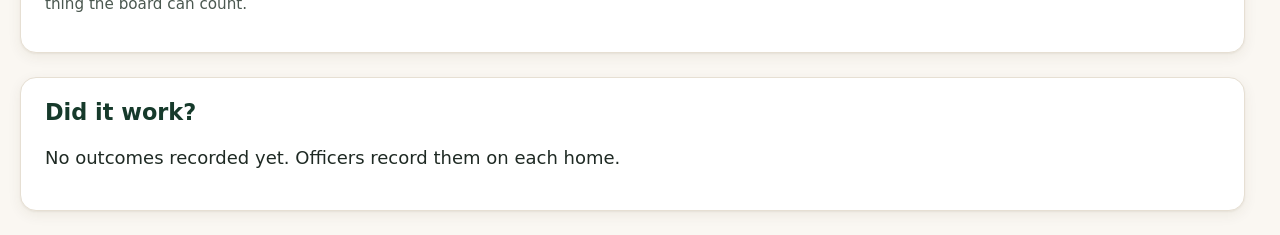
==== commit a4307ca6: "Reach tenants who've gone quiet: a contact ladder with nudges, with tests Gone quiet: no contact for" ====
--- a/src/manager.html
+++ b/src/manager.html
@@ -28,7 +28,9 @@
   <script src="data/homes.js"></script>
   <script src="data/awaab-cases.js"></script>
   <script src="data/bank-holidays.js"></script>
+  <script src="data/contact-preferences.js"></script>
   <script src="clock.js"></script>
+  <script src="quiet.js"></script>
   <script src="content.js"></script>
   <script src="risk.js"></script>
   <script src="manager.js"></script>
--- a/src/theme.css
+++ b/src/theme.css
@@ -159,6 +159,34 @@
 .home-card.level-medium:hover { box-shadow: var(--shadow-raised), inset 6px 0 0 var(--medium); }
 .home-card.level-low:hover { box-shadow: var(--shadow-raised), inset 6px 0 0 var(--low); }
 .home-card.level-none:hover { box-shadow: var(--shadow-raised), inset 6px 0 0 var(--none); }
+/* Tenants who've gone quiet: a nudge above the list, a label on the card, and the contact ladder. */
+.quiet-banner {
+  display: flex;
+  flex-wrap: wrap;
+  align-items: center;
+  justify-content: space-between;
+  gap: 0.75rem 1rem;
+  margin: 0.75rem 0;
+  padding: 0.85rem 1rem;
+  background: var(--low-bg);
+  border-left: 6px solid var(--low);
+  border-radius: var(--radius-small);
+}
+.quiet-banner[hidden] { display: none; }
+.quiet-banner p { margin: 0; flex: 1 1 16rem; font-weight: 600; color: var(--low); }
+.badge.quiet { color: var(--low); background: var(--low-bg); white-space: normal; border-radius: var(--radius-small); }
+.badge.quiet.is-late { color: var(--high); background: var(--high-bg); }
+.quiet-box {
+  border: 2px solid var(--low);
+  border-radius: var(--radius);
+  background: linear-gradient(var(--low-bg), var(--surface) 4rem);
+  padding: 1rem 1.25rem;
+  margin: 0.75rem 0;
+}
+.detail-panel .quiet-box h3 { margin-top: 0; padding-top: 0; border-top: 0; }
+.quiet-box form { border-top: 1px solid var(--border); margin-top: 1rem; padding-top: 1rem; }
+.quiet-box .field { margin-bottom: 0.75rem; }
+
 /* A new report waiting for a check: amber, with "New report: check today" in words. */
 .badge.level-check { color: var(--medium); background: var(--medium-bg); }
 .home-card.level-check { box-shadow: var(--shadow), inset 6px 0 0 var(--medium); }
@@ -195,7 +223,7 @@
 .detail-panel h2 { font-size: 1.6rem; }
 /* Every section of a home's details starts with the same soft line and space, so the long
    panel is easy to scan. (This replaces the few dividers that were there before.) */
-.detail-panel h3:not(.clock h3) {
+.detail-panel h3:not(.clock h3):not(.quiet-box h3) {
   margin-top: 1.75rem;
   padding-top: 1.5rem;
   border-top: 1px solid var(--border);
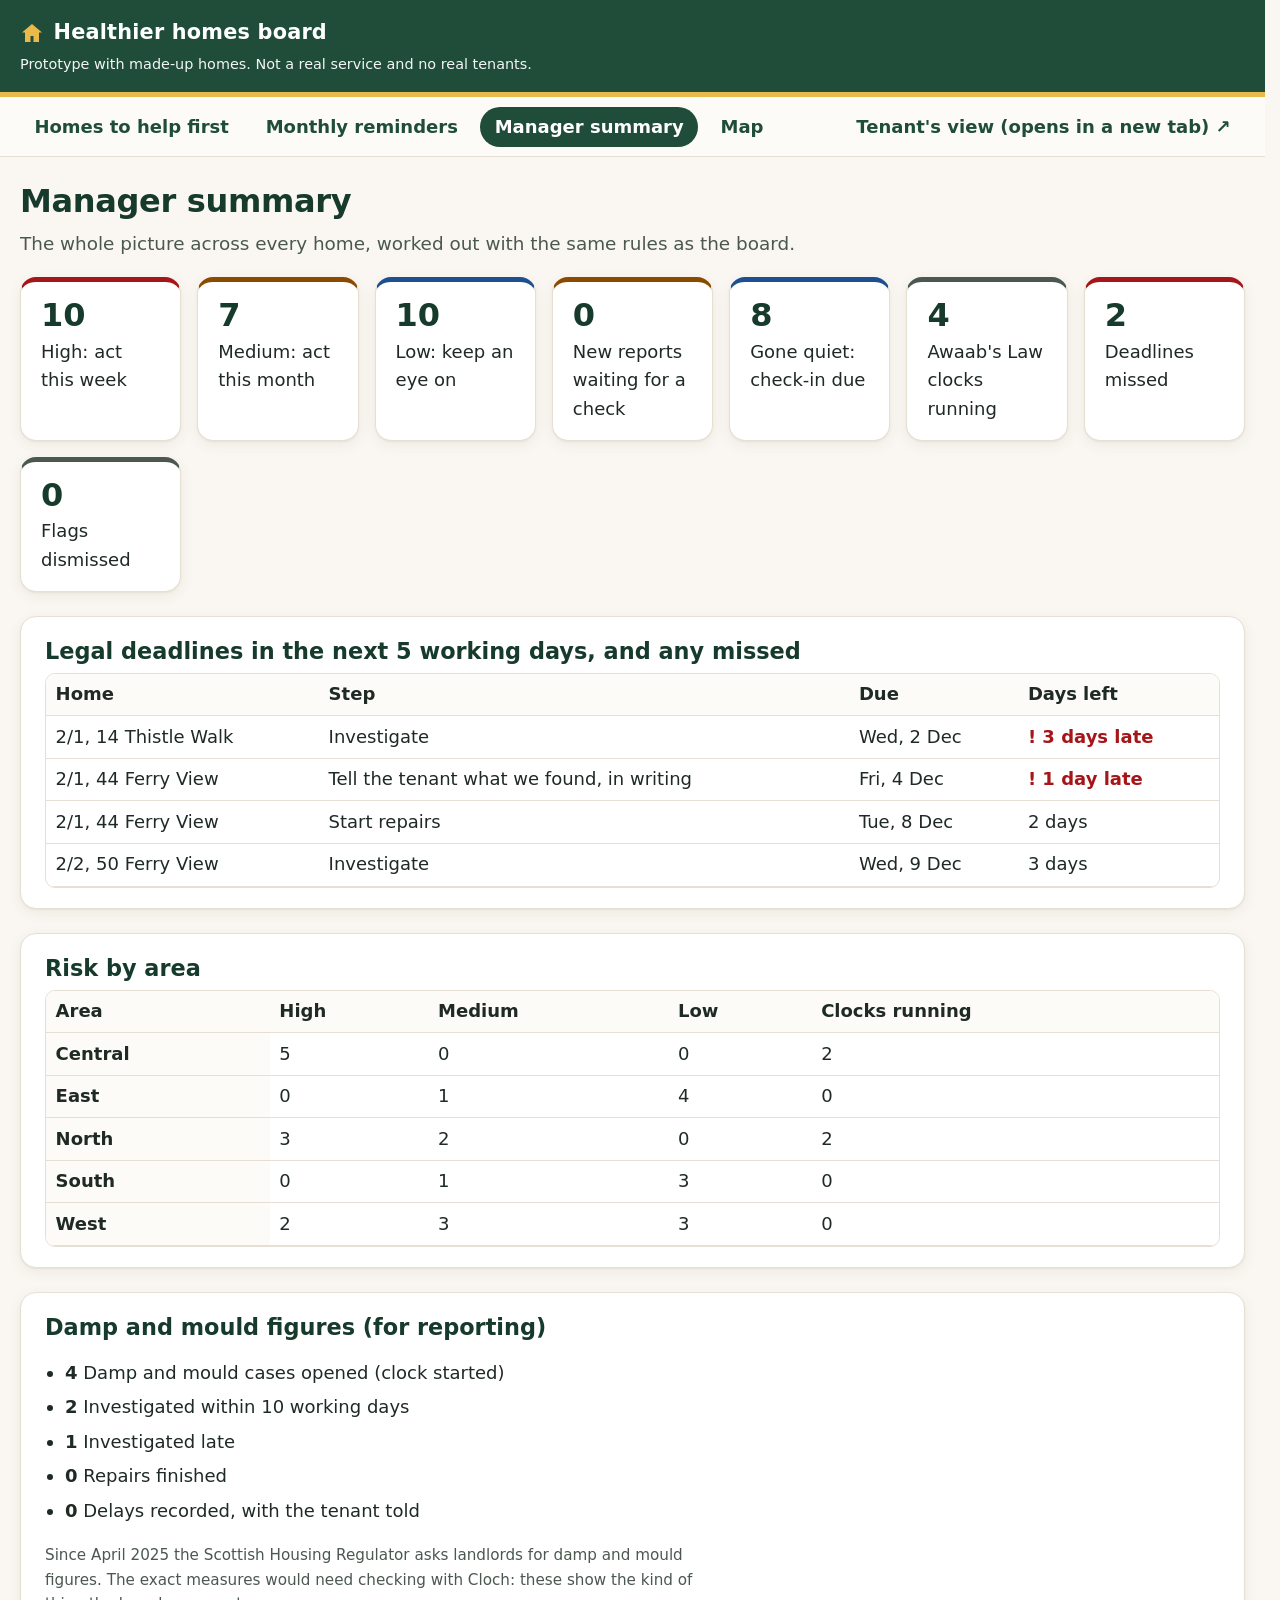
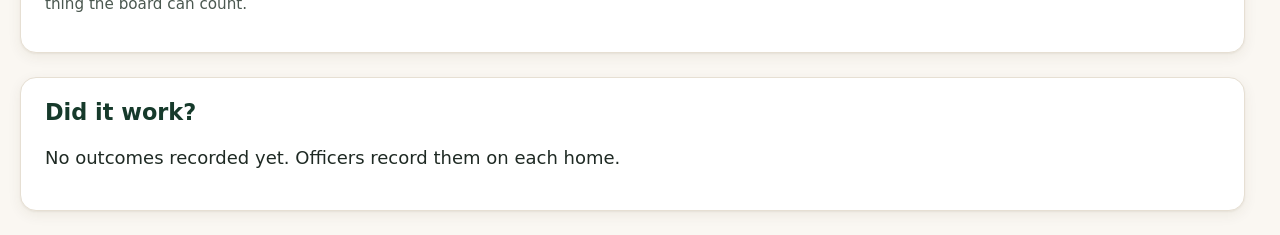
==== commit e235fa23: "Cold snap alerts, sensor readings and a map, from made-up data - Cold snap: a made-up 7-day forecast" ====
--- a/src/manager.html
+++ b/src/manager.html
@@ -20,6 +20,7 @@
     <a href="index.html">Homes to help first</a>
     <a href="reminders.html">Monthly reminders</a>
     <a href="manager.html" aria-current="page">Manager summary</a>
+    <a href="map.html">Map</a>
     <a href="tenant.html" target="_blank" class="nav-external">Tenant's view (opens in a new tab)</a>
   </nav>
 
@@ -31,6 +32,8 @@
   <script src="data/contact-preferences.js"></script>
   <script src="clock.js"></script>
   <script src="quiet.js"></script>
+  <script src="data/weather.js"></script>
+  <script src="data/sensors.js"></script>
   <script src="content.js"></script>
   <script src="risk.js"></script>
   <script src="manager.js"></script>
--- a/src/styles.css
+++ b/src/styles.css
@@ -268,6 +268,29 @@
 .conditional { border-left: 4px solid var(--border); padding-left: 1rem; margin: 0.5rem 0 1rem; }
 .check.consent { background: var(--background); padding: 0.5rem; border-radius: var(--radius); }
 #check-result:focus { outline: none; }
+/* The map, cold snap and sensors */
+.map-page { max-width: 960px; margin: 0 auto; padding: 1rem; }
+.map-wrap { background: var(--surface); border: 1px solid var(--border); border-radius: var(--radius); padding: 0.5rem; margin: 1rem 0; }
+.map-svg { display: block; width: 100%; height: auto; }
+.map-area { fill: var(--background); stroke: var(--border); stroke-width: 2; }
+.map-area-name { font: 700 18px var(--font); fill: var(--text); }
+.map-street { stroke: var(--control-border, #6b766f); stroke-width: 6; stroke-linecap: round; opacity: 0.35; }
+.map-street-name { font: 13px var(--font); fill: var(--text-muted); }
+.map-num { font: 11px var(--font); fill: var(--text-muted); }
+.mk { stroke: #ffffff; stroke-width: 2; }
+.mk-high { fill: var(--high); }
+.mk-medium, .mk-check { fill: var(--medium); }
+.mk-low { fill: var(--low); }
+.mk-none { fill: var(--none); }
+.mk-ring { fill: none; stroke: var(--brand); stroke-width: 3; }
+.mk-sensor { fill: var(--brand); }
+.map-svg a:focus-visible { outline: none; }
+.map-svg a:focus-visible .mk { stroke: var(--text); stroke-width: 4; }
+.map-legend { list-style: none; padding: 0; display: flex; flex-wrap: wrap; gap: 0.5rem 1.25rem; }
+.map-legend li { display: flex; align-items: center; gap: 0.4rem; }
+.cold-banner { border-left: 5px solid var(--low); background: var(--low-bg); }
+.sensor-flag { color: var(--high); font-weight: 600; }
+
 /* The manager summary */
 .manager { max-width: 960px; margin: 0 auto; padding: 1rem; }
 .manager section { margin-top: 1.75rem; }
--- a/src/theme.css
+++ b/src/theme.css
@@ -261,6 +261,9 @@
   padding: 0.75rem 1rem;
 }
 .error-summary { border-radius: var(--radius-small); }
+/* No bullets: the taller tap areas on the links pushed the bullets to the bottom line. */
+.error-summary ul { list-style: none; padding-left: 0; margin: 0.5rem 0 0; }
+.error-summary li { margin: 0.15rem 0; }
 
 /* ---------- Letters, emails and details ---------- */
 summary { padding: 0.25rem 0; }
@@ -434,6 +437,34 @@
 .tests .checks li { border-radius: var(--radius-small); box-shadow: var(--shadow); }
 .result-summary { border-radius: var(--radius-small); }
 
+/* ---------- "Need help?" contacts on the tenant pages ---------- */
+.help-contacts {
+  margin: 0 0 1.25rem;
+  background: var(--surface);
+  border: 2px solid var(--border);
+  border-radius: var(--radius);
+}
+.help-contacts summary {
+  padding: 0.85rem 1rem;
+  font-size: 1.05rem;
+  color: var(--brand-dark);
+  border-radius: var(--radius);
+}
+.help-contacts summary:hover { background: var(--brand-tint); }
+.help-contacts details[open] summary { border-bottom: 1px solid var(--border); border-radius: var(--radius) var(--radius) 0 0; }
+.help-contacts ul { list-style: none; margin: 0; padding: 0.5rem 1rem 0.85rem; }
+.help-contacts li { padding: 0.6rem 0; border-bottom: 1px solid var(--border); line-height: 1.4; }
+.help-contacts li:last-child { border-bottom: 0; }
+.help-contacts .contact-title { display: block; font-size: 0.95rem; color: var(--text-muted); }
+.help-contacts a, .help-contacts .contact-call { display: inline-block; padding: 0.2rem 0; font-weight: 700; font-size: 1.05rem; }
+.help-contacts .contact-hours { display: block; font-size: 0.9rem; color: var(--text-muted); }
+.help-contacts li.urgent { margin: 0.25rem -0.5rem; padding: 0.6rem 0.5rem; background: var(--high-bg); border-radius: var(--radius-small); border-bottom: 0; }
+.help-contacts li.urgent .contact-title { color: var(--high); font-weight: 600; }
+.help-contacts li.urgent a, .help-contacts li.urgent .contact-call { color: var(--high); }
+@media (min-width: 1000px) {
+  .tenant-side .help-contacts { margin: 1rem 0 0; }
+}
+
 /* ---------- Wide screens: use the space, keep lines readable ---------- */
 /* Each page's content width. The header and page links line up with it. */
 :root { --page-max: 90rem; }
@@ -478,20 +509,26 @@
     align-items: start;
   }
   .tenant-page > * { grid-column: 2; }
-  .tenant-page > .tenant-nav {
+  /* The side column (menu and "Need help?") stays in view as the page scrolls. */
+  .tenant-page > .tenant-side {
     grid-column: 1;
     grid-row: 1 / span 40;
     position: sticky;
     top: 1.5rem;
+    max-height: calc(100vh - 3rem);
+    overflow-y: auto;
+    margin-top: 0.4rem;
+  }
+  .tenant-side > .tenant-nav {
     flex-direction: column;
     gap: 0.6rem;
-    margin: 0.4rem 0 0;
+    margin: 0;
     padding: 1rem;
     background: var(--brand-tint);
     border-radius: var(--radius);
   }
   /* Each link is its own roomy row: white, full width, with an arrow. */
-  .tenant-page > .tenant-nav a {
+  .tenant-side > .tenant-nav a {
     display: flex;
     justify-content: space-between;
     align-items: center;
@@ -502,15 +539,15 @@
     line-height: 1.3;
     box-shadow: 0 1px 2px rgba(70, 50, 20, 0.06);
   }
-  .tenant-page > .tenant-nav a::after {
+  .tenant-side > .tenant-nav a::after {
     content: "›";
     content: "›" / "";
     font-size: 1.4rem;
     line-height: 1;
   }
-  .tenant-page > .tenant-nav a:hover { background: var(--surface-warm); text-decoration: underline; }
-  .tenant-page > .tenant-nav a[aria-current="page"] { background: var(--brand); color: var(--brand-text); }
-  .tenant-page > .tenant-nav a:focus-visible { box-shadow: 0 0 0 5px var(--text); }
+  .tenant-side > .tenant-nav a:hover { background: var(--surface-warm); text-decoration: underline; }
+  .tenant-side > .tenant-nav a[aria-current="page"] { background: var(--brand); color: var(--brand-text); }
+  .tenant-side > .tenant-nav a:focus-visible { box-shadow: 0 0 0 5px var(--text); }
 }
 
 /* ---------- Motion ---------- */
